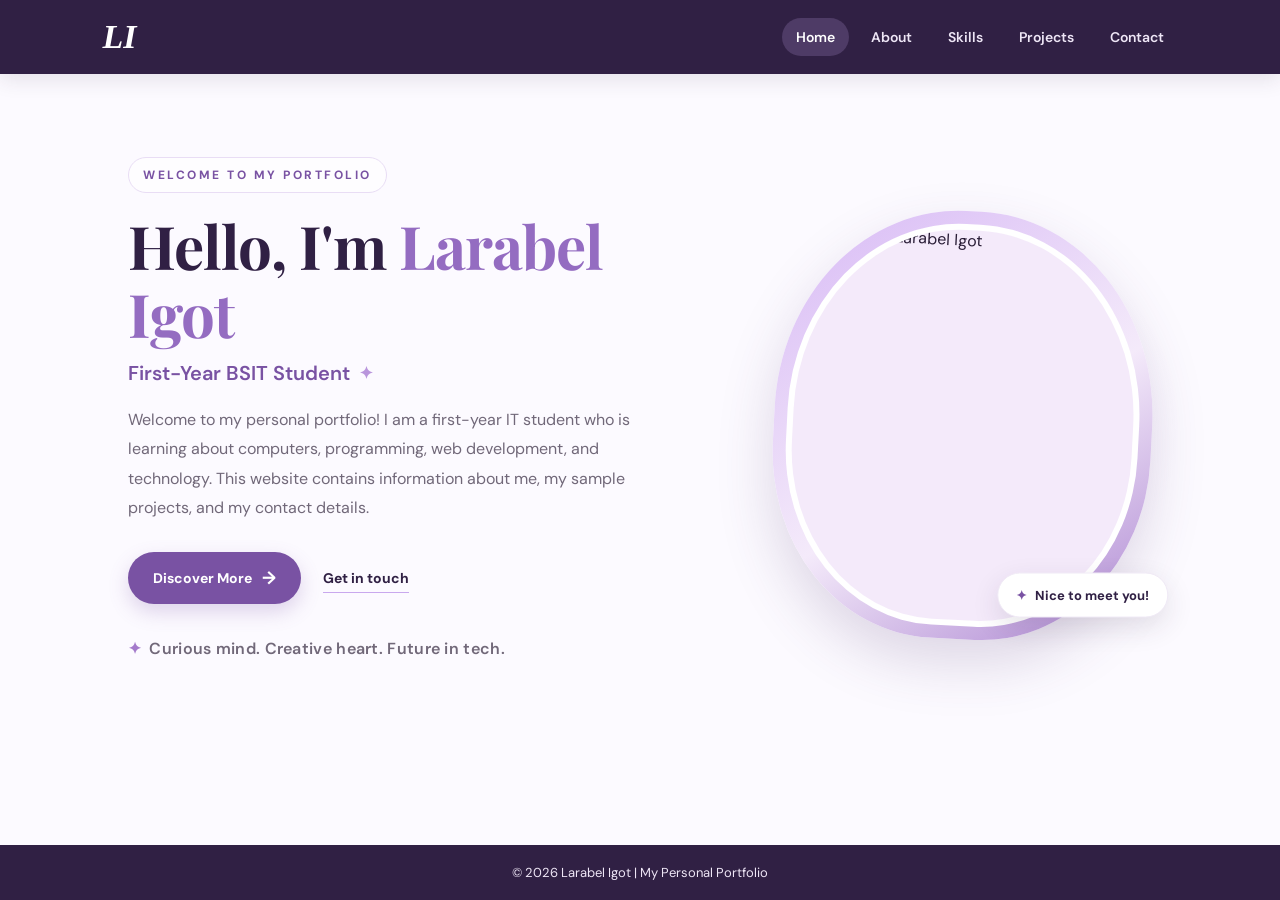
==== index.html @ 2b3a2547 "Add files via upload" ====
<!DOCTYPE html>
<html lang="en">
<head>
    <meta charset="UTF-8">
    <meta name="viewport" content="width=device-width, initial-scale=1.0">
    <title>Home | Larabel Igot</title>
    <link rel="stylesheet" href="styles1.css">
</head>
<body>
<header>
    <nav class="navbar">
        <h2 class="logo">LI<span></span></h2>
        <ul class="nav-links">
            <li><a class="active" href="index.html">Home</a></li>
            <li><a href="about.html">About</a></li>
            <li><a href="skills.html">Skills</a></li>
            <li><a href="projects.html">Projects</a></li>
            <li><a href="contact.html">Contact</a></li>
        </ul>
    </nav>
</header>

<main>
    <section class="home" id="home">
        <div class="home-content">
            <p class="welcome">WELCOME TO MY PORTFOLIO</p>
            <h1>Hello, I'm <span>Larabel Igot</span></h1>
            <h2>First-Year BSIT Student <span class="home-sparkle" aria-hidden="true">✦</span></h2>
            <p>
               Welcome to my personal  portfolio! I am a first-year IT student who is learning about computers, programming, web development, and technology. This website contains information about me, my sample projects, and my contact details.

            </p>
            <div class="home-actions">
                <a href="about.html" class="btn">Discover More <span aria-hidden="true">→</span></a>
                <a href="contact.html" class="home-link">Get in touch</a>
            </div>
            <p class="home-note"><span aria-hidden="true">✦</span> Curious mind. Creative heart. Future in tech.</p>
        </div>

        <div class="home-image">
            <div class="home-image-frame">
                <img src="https://uploads.onecompiler.io/453dq4ytw/ai-1793353127563/f83d0c4a-6cea-4a7d-857d-3e228ce08928.jfif" alt="Portrait of Larabel Igot">
            </div>
            <div class="home-image-label"><span aria-hidden="true">✦</span> Nice to meet you!</div>
        </div>

    </section>
</main>

<footer>
    <p>© 2026 Larabel Igot | My Personal Portfolio</p>
</footer>
</body>
</html>
---- styles1.css ----
@import url('https://fonts.googleapis.com/css2?family=DM+Sans:wght@400;500;600;700&family=Playfair+Display:wght@600;700&display=swap');

:root {
    --ink: #291d36;
    --muted: #716879;
    --purple: #7952a3;
    --purple-dark: #302044;
    --lavender: #e9ddf5;
    --paper: #fcfaff;
    --white: #ffffff;
    --shadow: 0 18px 50px rgba(48, 32, 68, 0.10);
}

* {
    margin: 0;
    padding: 0;
    box-sizing: border-box;
}

html {
    scroll-behavior: smooth;
}

body {
    min-height: 100vh;
    display: flex;
    flex-direction: column;
    font-family: 'DM Sans', Arial, sans-serif;
    background: var(--paper);
    color: var(--ink);
}

header {
    position: relative;
    z-index: 1;
    background: var(--purple-dark);
    padding: 18px 8%;
    box-shadow: 0 5px 20px rgba(48, 32, 68, 0.12);
}

.navbar {
    max-width: 1200px;
    margin: 0 auto;
    display: flex;
    justify-content: space-between;
    align-items: center;
    gap: 24px;
}

.logo {
    color: var(--white);
    font-family: 'Brush Script MT', 'Segoe Script', cursive;
    font-size: 34px;
    font-style: italic;
    letter-spacing: 0;
}

.logo span {
    color: #c9a8ee;
}

.nav-links {
    display: flex;
    align-items: center;
    list-style: none;
    gap: 8px;
}

.nav-links a {
    display: inline-block;
    color: #eee6f6;
    text-decoration: none;
    font-size: 14px;
    font-weight: 600;
    padding: 10px 14px;
    border-radius: 24px;
    transition: background-color 0.2s ease, color 0.2s ease;
}

.nav-links a:hover,
.nav-links a.active {
    color: var(--white);
    background: rgba(214, 184, 255, 0.18);
}

.nav-links a:focus-visible,
.btn:focus-visible,
a:focus-visible {
    outline: 3px solid #c9a8ee;
    outline-offset: 3px;
}

main {
    flex: 1;
}

.home {
    position: relative;
    isolation: isolate;
    min-height: 78vh;
    max-width: 1280px;
    margin: 0 auto;
    display: flex;
    align-items: center;
    justify-content: space-between;
    gap: clamp(40px, 8vw, 110px);
    padding: 76px 10%;
}

.home-content {
    position: relative;
    z-index: 1;
}

.home-content .welcome {
    padding: 9px 14px;
    border: 1px solid #e9ddf5;
    border-radius: 30px;
    background: rgba(255, 255, 255, 0.72);
}

.home-content h2 {
    display: flex;
    align-items: center;
    gap: 9px;
}

.home-sparkle {
    color: #b995dc;
    font-size: 17px;
}

.home-actions {
    display: flex;
    align-items: center;
    flex-wrap: wrap;
    gap: 22px;
}

.home-actions .btn {
    display: inline-flex;
    align-items: center;
    gap: 10px;
}

.home-actions .btn span {
    font-size: 18px;
    transition: transform 0.2s ease;
}

.home-actions .btn:hover span {
    transform: translateX(3px);
}

.home-link {
    color: var(--purple-dark);
    font-size: 14px;
    font-weight: 700;
    text-decoration: none;
    border-bottom: 1px solid #c9a8ee;
    padding: 5px 0;
}

.home-link:hover {
    color: var(--purple);
}

.home-content .home-note {
    display: flex;
    align-items: center;
    gap: 8px;
    margin: 30px 0 0;
    color: #8c8195;
    font-size: 12px;
    font-weight: 600;
    letter-spacing: 0.3px;
}

.home-note span {
    color: #a47acb;
    font-size: 16px;
}

.home::before {
    content: '';
    position: absolute;
    z-index: -1;
    width: 380px;
    height: 380px;
    top: 50%;
    right: 8%;
    transform: translateY(-50%);
    border-radius: 50%;
    background: radial-gradient(circle, #f0e7fa 0%, rgba(240, 231, 250, 0) 72%);
}

.home-content {
    max-width: 580px;
}

.welcome {
    display: inline-block;
    color: var(--purple);
    font-size: 12px;
    font-weight: 700;
    letter-spacing: 2.5px;
    margin-bottom: 19px;
}

.home-content h1,
.page-content h1 {
    font-family: 'Playfair Display', Georgia, serif;
    letter-spacing: -1px;
}

.home-content h1 {
    color: var(--purple-dark);
    font-size: clamp(38px, 5vw, 60px);
    line-height: 1.12;
    margin-bottom: 13px;
}

.home-content h1 span,
.page-content h1 span {
    color: #946cc1;
}

.home-content h2 {
    color: var(--purple);
    font-size: 20px;
    font-weight: 600;
    margin-bottom: 19px;
}

.home-content p:not(.welcome) {
    max-width: 510px;
    color: var(--muted);
    font-size: 16px;
    line-height: 1.85;
    margin-bottom: 29px;
}

.btn {
    display: inline-block;
    background: var(--purple);
    color: var(--white);
    text-decoration: none;
    font-size: 14px;
    font-weight: 700;
    padding: 14px 25px;
    border-radius: 28px;
    box-shadow: 0 8px 20px rgba(121, 82, 163, 0.23);
    transition: transform 0.2s ease, background-color 0.2s ease, box-shadow 0.2s ease;
}

.btn:hover {
    background: var(--purple-dark);
    transform: translateY(-2px);
    box-shadow: 0 11px 25px rgba(48, 32, 68, 0.2);
}

.home-image {
    flex: 0 0 auto;
    position: relative;
    padding: 13px;
    border-radius: 48% 48% 44% 44%;
    background: linear-gradient(145deg, #d7b9f5, #f4eafa 55%, #aa83d0);
    box-shadow: 0 24px 55px rgba(83, 54, 112, 0.18);
    transform: rotate(3deg);
}

.home-image-frame {
    overflow: hidden;
    border: 6px solid var(--white);
    border-radius: 48% 48% 44% 44%;
    background: #f4eafa;
}

.home-image img {
    display: block;
    width: clamp(230px, 29vw, 340px);
    height: clamp(270px, 34vw, 390px);
    object-fit: cover;
    object-position: center;
    transition: transform 0.35s ease;
}

.home-image:hover img {
    transform: scale(1.04);
}

.home-image-label {
    position: absolute;
    right: -25px;
    bottom: 28px;
    padding: 13px 18px;
    border: 1px solid #f0eaf6;
    border-radius: 30px;
    background: var(--white);
    color: var(--purple-dark);
    font-size: 13px;
    font-weight: 700;
    box-shadow: 0 10px 28px rgba(48, 32, 68, 0.12);
    transform: rotate(-3deg);
}

.home-image-label span {
    margin-right: 5px;
    color: var(--purple);
}

.page-content {
    width: 100%;
    max-width: 1200px;
    min-height: 78vh;
    margin: 0 auto;
    padding: 66px 8% 78px;
}

.page-content h1 {
    text-align: center;
    color: var(--purple-dark);
    font-size: clamp(34px, 4vw, 44px);
    margin-bottom: 42px;
}

.about-cards {
    display: grid;
    grid-template-columns: repeat(2, minmax(0, 1fr));
    gap: 24px;
}

.content-card {
    max-width: 850px;
    width: 100%;
    margin: 0 auto;
    padding: clamp(26px, 5vw, 42px);
    background: var(--white);
    border: 1px solid #f0eaf6;
    border-radius: 20px;
    box-shadow: var(--shadow);
    line-height: 1.85;
    transition: transform 0.22s ease, box-shadow 0.22s ease, border-color 0.22s ease;
}

.content-card:hover {
    transform: translateY(-5px);
    border-color: #d7c2eb;
    box-shadow: 0 19px 38px rgba(48, 32, 68, 0.14);
}

.content-card h2,
.card h2 {
    color: var(--purple);
    font-size: 20px;
    margin-bottom: 10px;
}

.content-card h2:not(:first-child) {
    margin-top: 22px;
}

.content-card p {
    color: var(--muted);
    margin-bottom: 13px;
}

.about-cards .about-card {
    position: relative;
    max-width: none;
    margin: 0;
    overflow: hidden;
    padding: clamp(26px, 4vw, 38px);
    border-color: #eee6f5;
    background: linear-gradient(145deg, #ffffff 55%, #f8f3fc);
}

.about-cards .about-card::before {
    content: '';
    position: absolute;
    top: 0;
    left: 0;
    width: 100%;
    height: 5px;
    background: linear-gradient(90deg, #7952a3, #d7b9f5);
}

.about-cards .about-card:nth-child(2)::before {
    background: linear-gradient(90deg, #493260, #b995dc);
}

.about-card-label {
    display: inline-block;
    margin-bottom: 18px;
    color: #9271b3;
    font-size: 10px;
    font-weight: 700;
    letter-spacing: 1.7px;
}

.about-cards .about-card h2 {
    margin: 0 0 13px;
    color: var(--purple-dark);
    font-family: 'Playfair Display', Georgia, serif;
    font-size: 24px;
}

.about-cards .about-card p:last-child {
    margin-bottom: 0;
}

.about-education {
    grid-column: 1 / -1;
    display: grid;
    grid-template-columns: minmax(180px, 0.7fr) 1.3fr;
    align-items: center;
    column-gap: 28px;
}

.about-education .about-card-label {
    grid-column: 1 / -1;
    margin-bottom: 12px;
}

.about-education h2 {
    grid-column: 1;
    grid-row: 2;
}

.about-education p {
    grid-column: 2;
    grid-row: 2;
    padding-left: 25px;
    border-left: 1px solid #e9ddf5;
}

.content-card a {
    color: var(--purple);
    font-weight: 700;
}

.contact-card {
    max-width: 650px;
}

.contact-page {
    max-width: 1100px;
}

.contact-heading {
    max-width: 650px;
    margin: 0 auto 38px;
    text-align: center;
}

.contact-heading .welcome {
    margin-bottom: 12px;
}

.contact-heading h1 {
    margin-bottom: 12px;
}

.contact-heading > p:last-child {
    color: var(--muted);
    line-height: 1.7;
}

.contact-layout {
    display: grid;
    grid-template-columns: 0.9fr 1.1fr;
    overflow: hidden;
    background: var(--white);
    border: 1px solid #f0eaf6;
    border-radius: 22px;
    box-shadow: var(--shadow);
}

.contact-intro {
    position: relative;
    min-height: 310px;
    overflow: hidden;
    padding: clamp(30px, 5vw, 52px);
    color: var(--white);
    background: linear-gradient(145deg, #493260, var(--purple-dark));
}

.contact-kicker {
    color: #d7b9f5;
    font-size: 11px;
    font-weight: 700;
    letter-spacing: 2px;
}

.contact-intro h2 {
    max-width: 310px;
    margin: 24px 0 14px;
    font-family: 'Playfair Display', Georgia, serif;
    font-size: clamp(27px, 3vw, 36px);
    line-height: 1.2;
}

.contact-intro p {
    position: relative;
    z-index: 1;
    max-width: 320px;
    color: #eee6f6;
    line-height: 1.8;
}

.contact-decoration {
    position: absolute;
    right: 18px;
    bottom: -58px;
    color: rgba(214, 184, 255, 0.13);
    font-size: 220px;
    line-height: 1;
}

.contact-details {
    display: grid;
    align-content: center;
    gap: 14px;
    padding: clamp(24px, 4vw, 42px);
}

.contact-item {
    display: flex;
    align-items: center;
    gap: 17px;
    padding: 17px;
    border: 1px solid #f0eaf6;
    border-radius: 14px;
    background: #fdfbff;
}

.contact-icon {
    display: grid;
    flex: 0 0 46px;
    width: 46px;
    height: 46px;
    place-items: center;
    border-radius: 14px;
    color: var(--purple);
    background: var(--lavender);
    font-size: 20px;
    font-weight: 700;
}

.contact-item h2 {
    margin-bottom: 4px;
    color: var(--purple-dark);
    font-size: 16px;
}

.contact-item p,
.contact-item a {
    color: var(--muted);
    font-size: 14px;
    line-height: 1.5;
}

.contact-item a {
    color: var(--purple);
    font-weight: 700;
    text-decoration: none;
}

.contact-item a:hover {
    text-decoration: underline;
}

.card-container {
    display: grid;
    grid-template-columns: repeat(3, minmax(0, 1fr));
    gap: 22px;
}

.projects-page {
    max-width: 1180px;
    padding-top: 74px;
}

.projects-heading {
    max-width: 670px;
    margin: 0 0 38px;
}

.projects-eyebrow {
    margin-bottom: 12px;
    color: var(--purple);
    font-size: 11px;
    font-weight: 700;
    letter-spacing: 2.2px;
}

.projects-heading h1 {
    margin-bottom: 12px;
    text-align: left;
}

.projects-intro {
    max-width: 520px;
    color: var(--muted);
    font-size: 16px;
    line-height: 1.7;
}

.project-list {
    display: grid;
    grid-template-columns: repeat(3, minmax(0, 1fr));
    align-items: stretch;
    gap: 22px;
    max-width: none;
    margin: 0;
    counter-reset: project;
}

.project-gallery-card {
    grid-column: 1 / -1;
    width: min(100%, 720px);
    justify-self: center;
    padding: 0 0 28px;
}

.project-gallery-card::before,
.project-gallery-card::after {
    display: none;
}

.project-gallery-card .project-carousel {
    position: relative;
    overflow: hidden;
    margin-bottom: 24px;
    background: #eee6f5;
}

.project-gallery-card .carousel-slide[hidden] {
    display: none;
}

.project-gallery-card .carousel-slide {
    position: relative;
}

.project-gallery-card .carousel-slide img {
    display: block;
    width: 100%;
    height: clamp(240px, 48vw, 440px);
    object-fit: cover;
}

.carousel-caption {
    position: absolute;
    right: 0;
    bottom: 0;
    left: 0;
    padding: 42px 24px 48px;
    color: white;
    background: linear-gradient(transparent, rgba(48, 32, 68, 0.88));
}

.carousel-caption h3 {
    margin-bottom: 5px;
    font-family: 'Playfair Display', Georgia, serif;
    font-size: clamp(20px, 3vw, 30px);
}

.carousel-caption p {
    max-width: 540px;
    font-size: 13px;
    line-height: 1.5;
}

.carousel-control {
    position: absolute;
    top: 50%;
    display: grid;
    width: 42px;
    height: 42px;
    place-items: center;
    border: 0;
    border-radius: 50%;
    background: rgba(48, 32, 68, 0.78);
    color: white;
    font-size: 30px;
    line-height: 1;
    cursor: pointer;
    transform: translateY(-50%);
    transition: background-color 0.2s ease;
}

.carousel-control:hover {
    background: var(--purple);
}

.carousel-previous {
    left: 16px;
}

.carousel-next {
    right: 16px;
}

.carousel-dots {
    position: absolute;
    right: 0;
    bottom: 15px;
    left: 0;
    display: flex;
    justify-content: center;
    gap: 8px;
}

.carousel-dot {
    width: 10px;
    height: 10px;
    padding: 0;
    border: 1px solid white;
    border-radius: 50%;
    background: rgba(48, 32, 68, 0.5);
    cursor: pointer;
}

.carousel-dot.active {
    background: white;
    transform: scale(1.2);
}

.carousel-control:focus-visible,
.carousel-dot:focus-visible {
    outline: 3px solid #c9a8ee;
    outline-offset: 3px;
}

.project-gallery-card .project-category,
.project-gallery-card h2,
.project-gallery-card > p:last-child {
    margin-right: 28px;
    margin-left: 28px;
}

.project-gallery-card .project-category {
    margin-bottom: 12px;
}

.project-gallery-card h2 {
    margin-bottom: 10px;
}

.project-entry {
    position: relative;
    min-height: 240px;
    overflow: hidden;
    padding: 34px 26px 28px;
    border: 1px solid #eee6f5;
    border-radius: 18px;
    background: linear-gradient(150deg, #ffffff 55%, #f7f1fc);
    box-shadow: 0 12px 32px rgba(48, 32, 68, 0.08);
    counter-increment: project;
    transition: transform 0.22s ease, box-shadow 0.22s ease, border-color 0.22s ease;
}

.project-entry::before {
    content: counter(project, decimal-leading-zero);
    position: absolute;
    top: 17px;
    right: 20px;
    color: rgba(121, 82, 163, 0.12);
    font-family: 'Playfair Display', Georgia, serif;
    font-size: 56px;
    font-weight: 700;
    line-height: 1;
}

.project-entry::after {
    content: '';
    position: absolute;
    top: 0;
    left: 0;
    width: 100%;
    height: 5px;
    background: linear-gradient(90deg, #7952a3, #d7b9f5);
}

.project-entry:nth-child(2)::after {
    background: linear-gradient(90deg, #493260, #a88ac8);
}

.project-entry:nth-child(3)::after {
    background: linear-gradient(90deg, #8860ae, #e0c9f4);
}

.project-entry:hover {
    transform: translateY(-6px);
    border-color: #d7c2eb;
    box-shadow: 0 19px 38px rgba(48, 32, 68, 0.14);
}

.project-category {
    position: relative;
    z-index: 1;
    display: inline-block;
    margin-bottom: 17px;
    padding: 6px 10px;
    border-radius: 20px;
    background: #f0e7f8;
    color: var(--purple);
    font-size: 9px;
    font-weight: 700;
    letter-spacing: 1.2px;
}

.project-entry h2 {
    position: relative;
    z-index: 1;
    margin-bottom: 11px;
    color: var(--purple-dark);
    font-family: 'Playfair Display', Georgia, serif;
    font-size: 21px;
    line-height: 1.3;
}

.project-entry > p:last-child {
    position: relative;
    z-index: 1;
    color: var(--muted);
    font-size: 14px;
    line-height: 1.75;
}

.project-cards {
    align-items: stretch;
}

.project-card {
    overflow: hidden;
    padding: 0 0 25px;
    text-align: left;
}

.project-card::before {
    display: none;
}

.project-card h2,
.project-card p {
    margin-right: 23px;
    margin-left: 23px;
}

.project-card h2 {
    min-height: 48px;
    margin-top: 21px;
    color: var(--purple-dark);
}

.project-card p {
    font-size: 14px;
}

.project-visual {
    position: relative;
    display: flex;
    height: 190px;
    align-items: center;
    justify-content: center;
    overflow: hidden;
    margin: 0 0 20px;
}

.project-card .project-visual h2 {
    position: absolute;
    z-index: 2;
    right: 0;
    bottom: 0;
    left: 0;
    min-height: 0;
    margin: 0;
    padding: 28px 17px 14px;
    color: var(--white);
    background: linear-gradient(transparent, rgba(48, 32, 68, 0.9));
    font-size: 17px;
    line-height: 1.25;
    text-align: left;
}

.portfolio-visual {
    background: linear-gradient(135deg, #eadcf7, #f8f1ff);
}

.browser-bar,
.code-title {
    position: absolute;
    top: 16px;
    left: 16px;
    right: 16px;
    height: 28px;
    display: flex;
    align-items: center;
    gap: 5px;
    padding: 0 9px;
    border-radius: 8px 8px 0 0;
    background: #fff;
    box-shadow: 0 5px 15px rgba(48, 32, 68, 0.08);
}

.browser-bar > span,
.code-title > span {
    width: 6px;
    height: 6px;
    border-radius: 50%;
    background: #c9a8ee;
}

.browser-bar b,
.code-title b {
    margin-left: auto;
    color: #93869e;
    font-size: 8px;
    font-weight: 600;
}

.portfolio-preview {
    width: 68%;
    min-height: 112px;
    display: flex;
    flex-direction: column;
    align-items: flex-start;
    justify-content: center;
    padding: 15px 18px;
    border: 1px solid rgba(255, 255, 255, 0.8);
    border-radius: 12px;
    background: rgba(255, 255, 255, 0.86);
    box-shadow: 0 12px 24px rgba(48, 32, 68, 0.10);
    transform: rotate(-2deg);
}

.preview-kicker {
    color: #9271b3;
    font-size: 7px;
    font-weight: 700;
    letter-spacing: 1.5px;
}

.portfolio-preview strong {
    margin: 3px 0 7px;
    color: var(--purple-dark);
    font-family: 'Playfair Display', Georgia, serif;
    font-size: 20px;
}

.preview-line {
    width: 80%;
    height: 4px;
    border-radius: 5px;
    background: #eee7f5;
}

.preview-button {
    margin-top: 8px;
    padding: 4px 8px;
    border-radius: 10px;
    background: var(--purple);
    color: white;
    font-size: 7px;
}

.visual-badge {
    position: absolute;
    right: 16px;
    bottom: 13px;
    color: #7952a3;
    font-size: 9px;
    font-weight: 700;
    letter-spacing: 1px;
}

.repair-visual {
    flex-direction: column;
    color: white;
    background: radial-gradient(circle at 75% 20%, #a88ac8 0, transparent 32%), linear-gradient(135deg, #302044, #60457b);
}

.repair-icon {
    position: absolute;
    top: 24px;
    right: 31px;
    display: grid;
    width: 58px;
    height: 58px;
    place-items: center;
    border: 1px solid rgba(255, 255, 255, 0.32);
    border-radius: 18px;
    color: #f3eaff;
    font-size: 31px;
    transform: rotate(8deg);
}

.repair-orbit {
    position: absolute;
    border: 1px solid rgba(233, 221, 245, 0.2);
    border-radius: 50%;
}

.orbit-one {
    width: 160px;
    height: 160px;
    right: -35px;
    top: 4px;
}

.orbit-two {
    width: 115px;
    height: 115px;
    right: -12px;
    top: 26px;
}

.repair-label,
.repair-visual strong,
.repair-caption {
    position: relative;
    z-index: 1;
    align-self: flex-start;
    margin-left: 25px;
}

.repair-label {
    color: #d8c0f0;
    font-size: 8px;
    font-weight: 700;
    letter-spacing: 1.8px;
}

.repair-visual strong {
    max-width: 180px;
    margin-top: 8px;
    font-family: 'Playfair Display', Georgia, serif;
    font-size: 21px;
    line-height: 1.15;
}

.repair-caption {
    margin-top: 7px;
    color: #e7ddef;
    font-size: 10px;
}

.code-visual {
    background: linear-gradient(135deg, #e4ddf2, #f4effa);
}

.code-window {
    width: 78%;
    overflow: hidden;
    border-radius: 10px;
    background: #282137;
    box-shadow: 0 14px 25px rgba(48, 32, 68, 0.2);
    transform: rotate(2deg);
}

.code-title {
    position: static;
    height: 26px;
    border-radius: 0;
    background: #352b47;
    box-shadow: none;
}

.code-title > span {
    background: #b995dc;
}

.code-title b {
    color: #cfc3dc;
}

.code-lines {
    display: grid;
    gap: 5px;
    padding: 11px 12px 13px;
    color: #eee6f6;
    font-family: monospace;
    font-size: 8px;
    white-space: nowrap;
}

.code-lines i {
    margin-right: 7px;
    color: #93869e;
    font-style: normal;
}

.code-lines em {
    color: #d3a8ff;
    font-style: normal;
}

.code-lines b {
    color: #9ee2cf;
}

.code-lines q {
    color: #f3d28b;
}

.card {
    position: relative;
    padding: 30px 24px;
    background: var(--white);
    border: 1px solid #f0eaf6;
    border-radius: 17px;
    text-align: center;
    box-shadow: 0 9px 28px rgba(48, 32, 68, 0.07);
    transition: transform 0.22s ease, box-shadow 0.22s ease, background-color 0.22s ease, border-color 0.22s ease;
}

.card::before {
    content: '';
    display: block;
    width: 38px;
    height: 4px;
    margin: 0 auto 19px;
    border-radius: 5px;
    background: linear-gradient(90deg, #b995dc, #e2cef5);
}

.card:hover {
    transform: translateY(-5px);
    box-shadow: 0 16px 34px rgba(48, 32, 68, 0.12);
}

.project-cards .card:hover {
    background-color: #f5edfc;
    border-color: #c9a8ee;
}

.card h2 {
    margin-bottom: 10px;
}

.card img {
    display: block;
    width: 100%;
    height: 190px;
    margin: 0 auto 20px;
    border: 1px solid #f0eaf6;
    border-radius: 12px;
    background: var(--lavender);
    object-fit: cover;
    object-position: center;
}

.card p {
    color: var(--muted);
    line-height: 1.7;
}

footer {
    background: var(--purple-dark);
    color: #eee6f6;
    text-align: center;
    padding: 19px 16px;
    font-size: 13px;
}

@media (max-width: 800px) {
    header {
        padding: 17px 5%;
    }

    .navbar {
        flex-direction: column;
        gap: 12px;
    }

    .nav-links {
        justify-content: center;
        flex-wrap: wrap;
        gap: 2px;
    }

    .nav-links a {
        padding: 8px 11px;
    }

    .home {
        min-height: auto;
        flex-direction: column-reverse;
        text-align: center;
        gap: 35px;
        padding: 58px 7% 70px;
    }

    .home-content h2 {
        justify-content: center;
    }

    .home-content p:not(.welcome) {
        margin-left: auto;
        margin-right: auto;
    }

    .home-actions {
        justify-content: center;
    }

    .home-content .home-note {
        justify-content: center;
    }

    .home-image img {
        width: 250px;
        height: 290px;
    }

    .home-image-label {
        right: -8px;
        bottom: 18px;
    }

    .home::before {
        width: 300px;
        height: 300px;
        right: 50%;
        transform: translate(50%, -50%);
    }

    .card-container {
        grid-template-columns: repeat(2, minmax(0, 1fr));
    }

    .project-list {
        grid-template-columns: repeat(2, minmax(0, 1fr));
    }

    .contact-layout {
        grid-template-columns: 1fr;
    }

    .contact-intro {
        min-height: 260px;
    }
}

@media (max-width: 520px) {
    .logo {
        font-size: 26px;
    }

    .nav-links a {
        font-size: 13px;
        padding: 7px 9px;
    }

    .home {
        padding: 42px 6% 55px;
    }

    .home-image img {
        width: 210px;
        height: 245px;
    }

    .home-image-label {
        right: -5px;
        padding: 11px 14px;
        font-size: 12px;
    }

    .home-content h1 {
        font-size: 37px;
    }

    .page-content {
        min-height: auto;
        padding: 48px 6% 58px;
    }

    .page-content h1 {
        margin-bottom: 30px;
    }

    .about-cards {
        grid-template-columns: 1fr;
        gap: 16px;
    }

    .about-education {
        grid-column: auto;
        grid-template-columns: 1fr;
    }

    .about-education .about-card-label,
    .about-education h2,
    .about-education p {
        grid-column: 1;
        grid-row: auto;
    }

    .about-education p {
        padding-left: 0;
        border-left: 0;
    }

    .card-container {
        grid-template-columns: 1fr;
        gap: 16px;
    }

    .project-list {
        grid-template-columns: 1fr;
        gap: 16px;
    }
}

@media (prefers-reduced-motion: reduce) {
    *,
    *::before,
    *::after {
        scroll-behavior: auto !important;
        transition-duration: 0.01ms !important;
    }
}
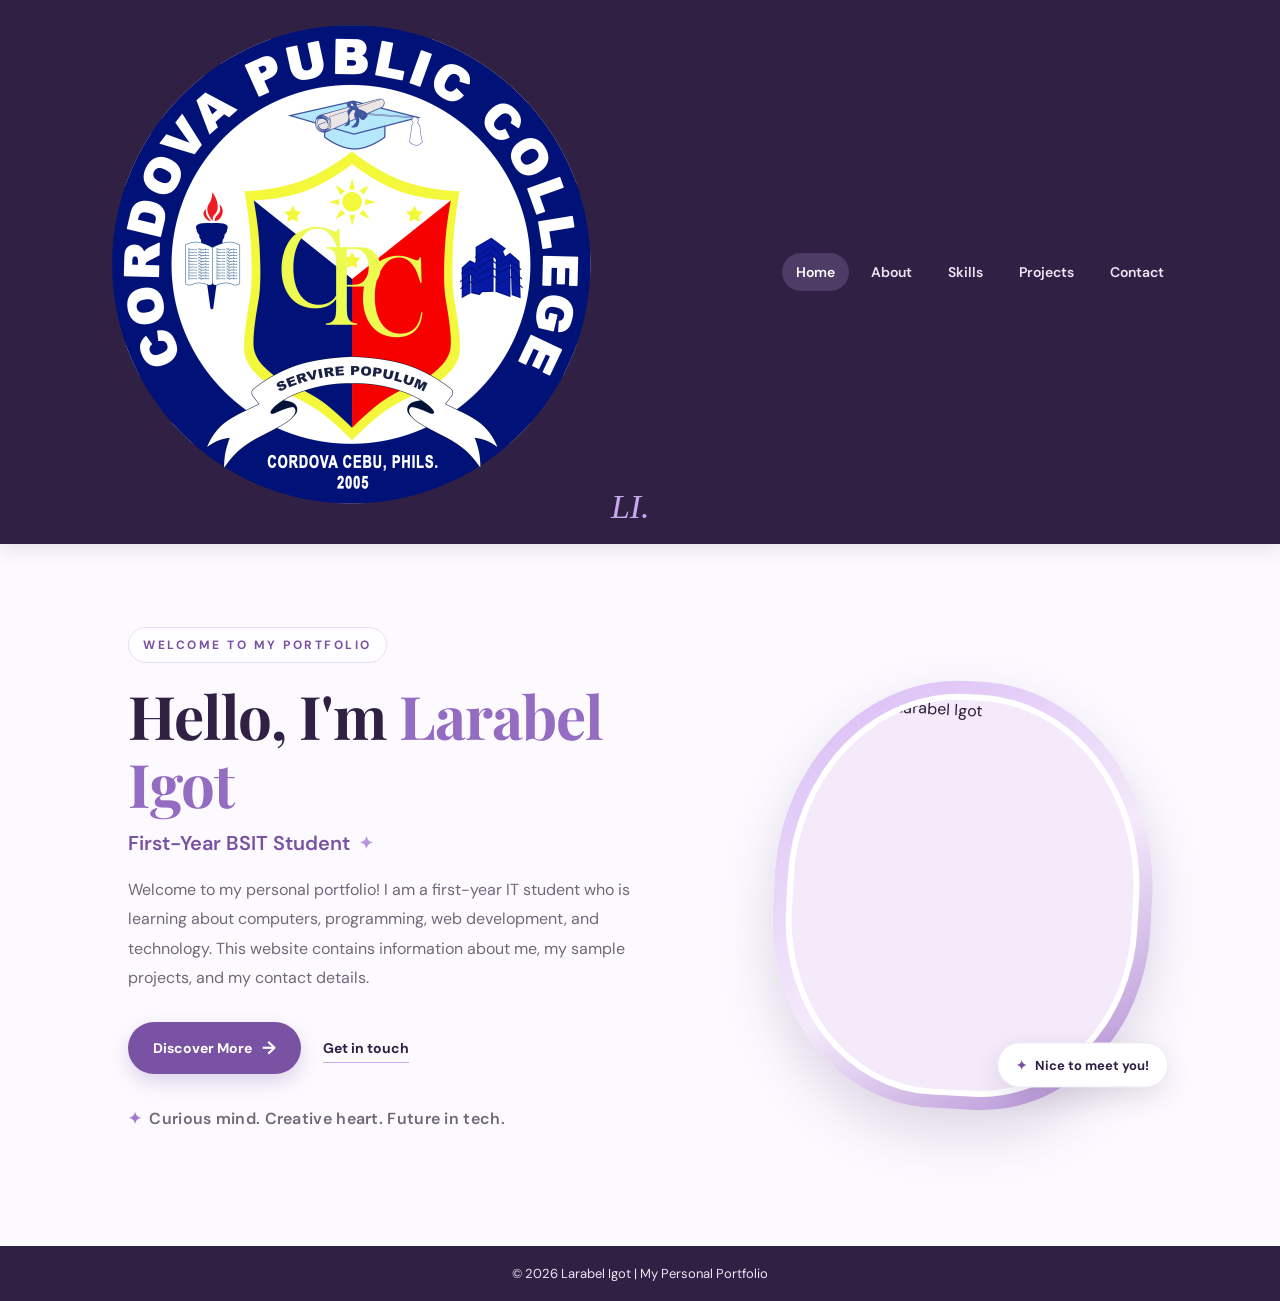
==== commit 20769f8b: "Update index.html" ====
--- a/index.html
+++ b/index.html
@@ -9,7 +9,10 @@
 <body>
 <header>
     <nav class="navbar">
-        <h2 class="logo">LI<span></span></h2>
+        <div class="logo">
+    <img src="school-logo.png" alt="School Logo">
+    <span>LI.</span>
+</div>
         <ul class="nav-links">
             <li><a class="active" href="index.html">Home</a></li>
             <li><a href="about.html">About</a></li>
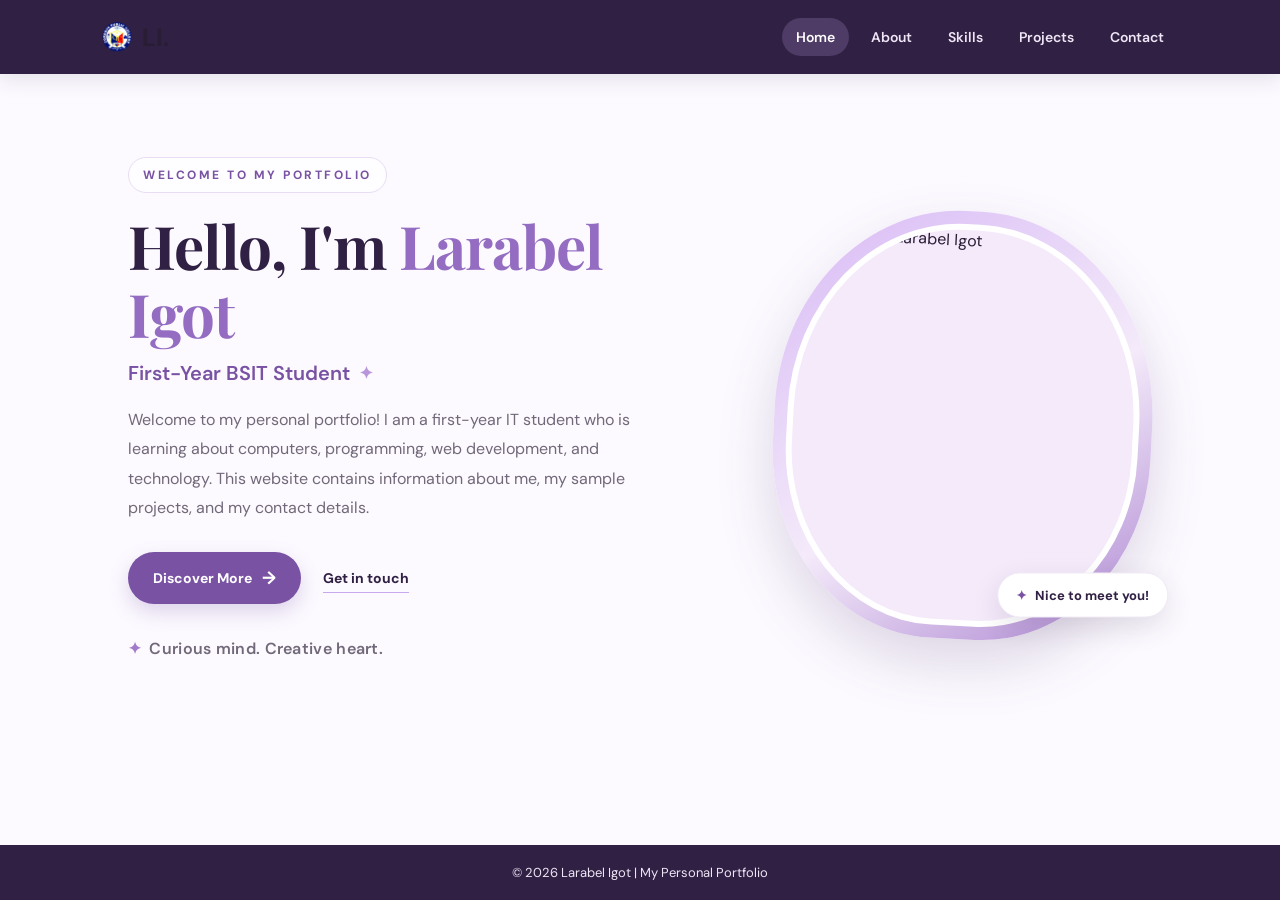
==== commit 69f9c30f: "Update index.html" ====
--- a/index.html
+++ b/index.html
@@ -37,7 +37,7 @@
                 <a href="about.html" class="btn">Discover More <span aria-hidden="true">→</span></a>
                 <a href="contact.html" class="home-link">Get in touch</a>
             </div>
-            <p class="home-note"><span aria-hidden="true">✦</span> Curious mind. Creative heart. Future in tech.</p>
+            <p class="home-note"><span aria-hidden="true">✦</span> Curious mind. Creative heart.</p>
         </div>
 
         <div class="home-image">
--- a/styles1.css
+++ b/styles1.css
@@ -46,17 +46,22 @@
     align-items: center;
     gap: 24px;
 }
-
 .logo {
-    color: var(--white);
-    font-family: 'Brush Script MT', 'Segoe Script', cursive;
-    font-size: 34px;
-    font-style: italic;
-    letter-spacing: 0;
+    display: flex;
+    align-items: center;
+    gap: 10px;
+}
+
+.logo img {
+    width: 30px;
+    height: 30px;
+    object-fit: contain;
 }
 
 .logo span {
-    color: #c9a8ee;
+    font-size: 25px;
+    font-weight: bold; 
+
 }
 
 .nav-links {
@@ -1246,7 +1251,9 @@
 
 @media (max-width: 520px) {
     .logo {
-        font-size: 26px;
+        font-size: 26px; 
+        font-style: calligraphy; white
+    
     }
 
     .nav-links a {
